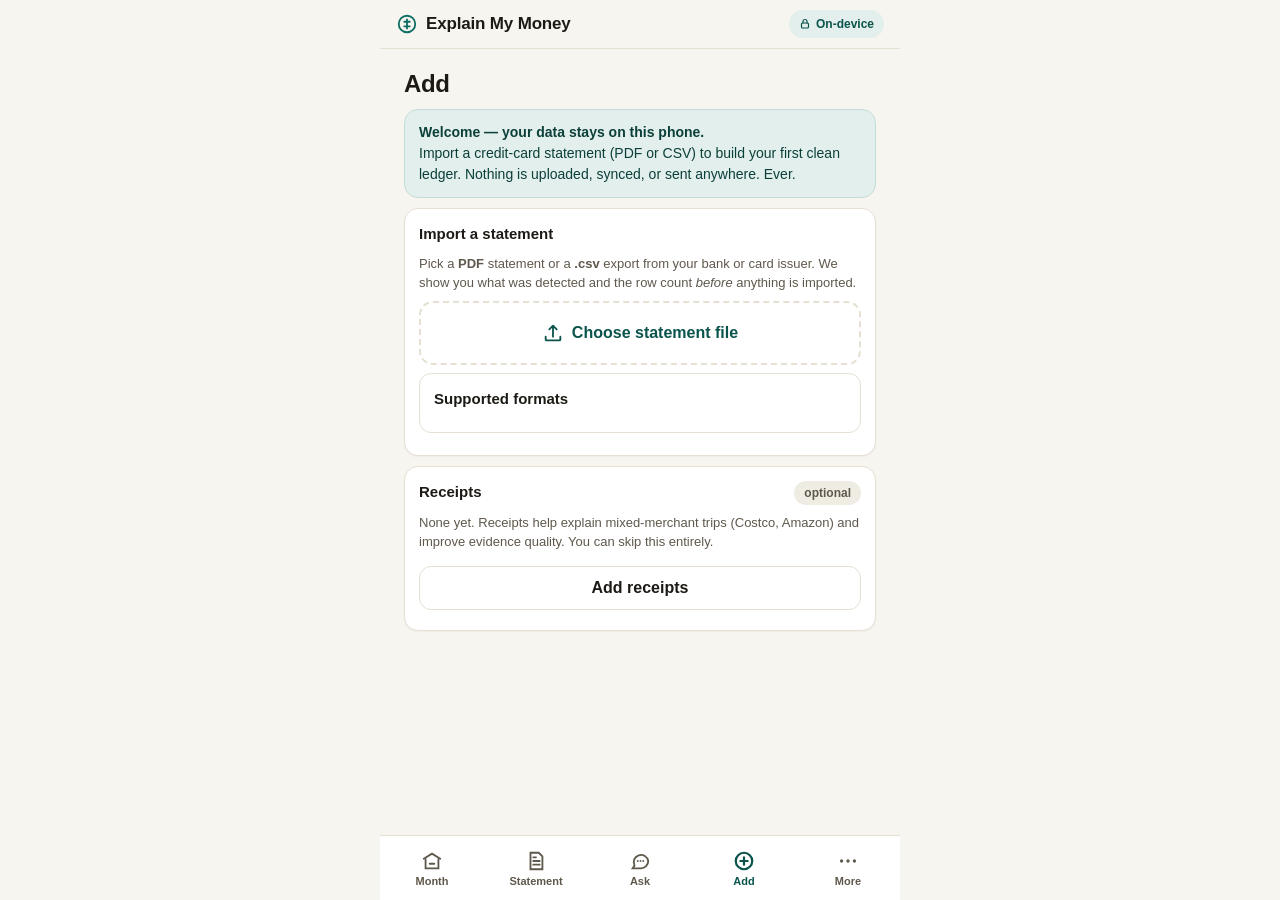
==== apps/web/index.html @ 3e00e78d "Explain My Money: full local-first PWA (engine, OCR, optional BYOK phrasing)" ====
<!DOCTYPE html>
<html lang="en">
<head>
  <meta charset="utf-8">
  <!-- Mobile viewport: no zoom traps, respects safe areas -->
  <meta name="viewport" content="width=device-width, initial-scale=1, viewport-fit=cover">
  <meta name="theme-color" content="#1a5c3f">
  <meta name="description" content="Explain My Money — know where your money went, without connecting your bank. All processing happens on this device.">
  <title>Explain My Money</title>
  <!-- PWA / iOS install -->
  <link rel="manifest" href="manifest.webmanifest">
  <link rel="apple-touch-icon" href="icons/apple-touch-icon.png">
  <link rel="icon" type="image/png" sizes="192x192" href="icons/icon-192.png">
  <meta name="mobile-web-app-capable" content="yes">
  <meta name="apple-mobile-web-app-capable" content="yes">
  <meta name="apple-mobile-web-app-status-bar-style" content="default">
  <meta name="apple-mobile-web-app-title" content="My Money">
  <link rel="stylesheet" href="css/styles.css">
</head>
<body>
  <noscript>
    <p style="padding:2rem;font-family:system-ui">Explain My Money needs JavaScript to run its on-device pipeline. No data ever leaves this device.</p>
  </noscript>

  <div id="app" class="app" aria-live="off">
    <header class="topbar" id="topbar">
      <div class="brand">
        <span class="brand-mark" aria-hidden="true">
          <!-- inline SVG: simple ledger/coin mark, no external assets -->
          <svg viewBox="0 0 24 24" width="22" height="22" fill="none" stroke="currentColor" stroke-width="2" stroke-linecap="round">
            <circle cx="12" cy="12" r="9"/>
            <path d="M12 7v10M9 9.5h6M9 14.5h6"/>
          </svg>
        </span>
        <span class="brand-name">Explain My Money</span>
      </div>
      <span class="offline-badge" title="All financial processing happens on this device. The only network use is optional AI phrasing, sent only after you preview and approve it.">
        <svg viewBox="0 0 24 24" width="12" height="12" fill="none" stroke="currentColor" stroke-width="2.4" stroke-linecap="round" aria-hidden="true">
          <rect x="5" y="10" width="14" height="10" rx="2"/><path d="M8 10V7a4 4 0 0 1 8 0v3"/>
        </svg>
        On-device
      </span>
    </header>

    <main id="view" class="view" tabindex="-1"></main>

    <nav class="tabbar" id="tabbar" aria-label="Primary">
      <button type="button" class="tab" data-action="tab" data-tab="month" aria-label="Your Month">
        <svg viewBox="0 0 24 24" width="22" height="22" fill="none" stroke="currentColor" stroke-width="2" stroke-linecap="round" aria-hidden="true">
          <path d="M3 9.5 12 4l9 5.5"/><path d="M5 10v10h14V10"/><path d="M9.5 15h5"/>
        </svg>
        <span>Month</span>
      </button>
      <button type="button" class="tab" data-action="tab" data-tab="statement" aria-label="Clean statement">
        <svg viewBox="0 0 24 24" width="22" height="22" fill="none" stroke="currentColor" stroke-width="2" stroke-linecap="round" aria-hidden="true">
          <path d="M6 3h9l4 4v14H6z"/><path d="M9 12h7M9 16h7M9 8h3"/>
        </svg>
        <span>Statement</span>
      </button>
      <button type="button" class="tab" data-action="tab" data-tab="ask" aria-label="Ask about your money">
        <svg viewBox="0 0 24 24" width="22" height="22" fill="none" stroke="currentColor" stroke-width="2" stroke-linecap="round" aria-hidden="true">
          <path d="M21 12a8 8 0 0 1-8 8H4l2-3a8 8 0 1 1 15-5z"/><path d="M9.5 12h.01M12.5 12h.01M15.5 12h.01"/>
        </svg>
        <span>Ask</span>
      </button>
      <button type="button" class="tab" data-action="tab" data-tab="add" aria-label="Add statements or receipts">
        <svg viewBox="0 0 24 24" width="22" height="22" fill="none" stroke="currentColor" stroke-width="2" stroke-linecap="round" aria-hidden="true">
          <circle cx="12" cy="12" r="9"/><path d="M12 8v8M8 12h8"/>
        </svg>
        <span>Add</span>
      </button>
      <button type="button" class="tab" data-action="tab" data-tab="more" aria-label="More: rules and privacy">
        <svg viewBox="0 0 24 24" width="22" height="22" fill="currentColor" aria-hidden="true">
          <circle cx="5" cy="12" r="1.8"/><circle cx="12" cy="12" r="1.8"/><circle cx="19" cy="12" r="1.8"/>
        </svg>
        <span>More</span>
      </button>
    </nav>
  </div>

  <script src="vendor/pdf.min.js"></script>
  <script src="vendor/tesseract.min.js"></script>
  <script src="js/engine.js"></script>
  <script src="js/parsers.js"></script>
  <script src="js/store.js"></script>
  <script src="js/ocr.js"></script>
  <script src="js/llm.js"></script>
  <script src="js/app.js"></script>
  <script>
    // PWA: offline shell via service worker (app itself makes zero network calls).
    if ('serviceWorker' in navigator && /^https?:$/.test(location.protocol)) {
      window.addEventListener('load', function () {
        navigator.serviceWorker.register('sw.js').catch(function () {});
      });
    }
  </script>
</body>
</html>
---- apps/web/css/styles.css ----
/* Explain My Money — Gate 1 mobile web UI
   Mobile-first, no framework. System font stack only (no webfonts = no network).
   Calm palette, high contrast, touch targets >= 44px. */

:root {
  --bg: #f7f5f0;
  --card: #ffffff;
  --ink: #1d1a15;
  --muted: #5f584c;
  --faint: #8a8175;
  --line: #e6e0d3;
  --accent: #0e6e64;        /* deep teal */
  --accent-dark: #0a544c;
  --accent-soft: #e3efec;
  --warn: #8a5a00;
  --warn-soft: #faf0d7;
  --danger: #a4261f;
  --danger-soft: #f9e4e1;
  --ok: #1e6b34;
  --ok-soft: #e2f0e5;
  --radius: 14px;
  --tap: 44px;              /* minimum touch target */
  --maxw: 520px;
  --tabbar-h: 64px;
}

* { box-sizing: border-box; }
html { -webkit-text-size-adjust: 100%; }
body {
  margin: 0;
  background: var(--bg);
  color: var(--ink);
  font-family: -apple-system, BlinkMacSystemFont, "Segoe UI", Roboto, Helvetica, Arial, sans-serif;
  font-size: 16px;
  line-height: 1.5;
  -webkit-tap-highlight-color: transparent;
}

.app {
  max-width: var(--maxw);
  margin: 0 auto;
  min-height: 100dvh;
  display: flex;
  flex-direction: column;
  background: var(--bg);
}

/* ---------- top bar ---------- */
.topbar {
  position: sticky;
  top: 0;
  z-index: 20;
  display: flex;
  align-items: center;
  justify-content: space-between;
  padding: calc(10px + env(safe-area-inset-top)) 16px 10px;
  background: var(--bg);
  border-bottom: 1px solid var(--line);
}
.brand { display: flex; align-items: center; gap: 8px; }
.brand-mark { color: var(--accent); display: inline-flex; }
.brand-name { font-weight: 700; font-size: 17px; letter-spacing: -0.01em; }
.offline-badge {
  display: inline-flex; align-items: center; gap: 5px;
  font-size: 12px; font-weight: 600; color: var(--accent-dark);
  background: var(--accent-soft); border-radius: 999px; padding: 5px 10px;
  white-space: nowrap;
}

/* ---------- main view ---------- */
.view {
  flex: 1;
  padding: 16px 16px calc(var(--tabbar-h) + 28px + env(safe-area-inset-bottom));
  width: 100%;
}
.view:focus { outline: none; }

/* ---------- bottom tab bar ---------- */
.tabbar {
  position: fixed;
  bottom: 0; left: 0; right: 0;
  z-index: 30;
  display: flex;
  max-width: var(--maxw);
  margin: 0 auto;
  background: var(--card);
  border-top: 1px solid var(--line);
  padding-bottom: env(safe-area-inset-bottom);
  min-height: calc(var(--tabbar-h) + env(safe-area-inset-bottom));
}
.tab {
  flex: 1;
  display: flex; flex-direction: column; align-items: center; justify-content: center;
  gap: 3px;
  min-height: var(--tabbar-h);
  border: 0; background: none; color: var(--muted);
  font-size: 11px; font-weight: 600;
  cursor: pointer;
  padding: 6px 2px;
}
.tab svg { display: block; }
.tab.active { color: var(--accent-dark); }
.tab.active svg { stroke-width: 2.4; }
.tab:active { background: var(--accent-soft); }

/* ---------- generic components ---------- */
h1 { font-size: 24px; line-height: 1.25; margin: 4px 0 8px; letter-spacing: -0.015em; }
h2 { font-size: 18px; margin: 22px 0 8px; letter-spacing: -0.01em; }
h3 { font-size: 15px; margin: 16px 0 6px; }
p { margin: 8px 0; }
.small { font-size: 13px; color: var(--muted); }
.tiny { font-size: 12px; color: var(--faint); }

.card {
  background: var(--card);
  border: 1px solid var(--line);
  border-radius: var(--radius);
  padding: 14px;
  margin: 10px 0;
  box-shadow: 0 1px 2px rgba(30,25,15,.04);
}
.card.flush { padding: 0; overflow: hidden; }

.btn {
  display: inline-flex; align-items: center; justify-content: center; gap: 8px;
  min-height: var(--tap);
  padding: 10px 18px;
  border-radius: 12px;
  border: 1px solid transparent;
  font-size: 16px; font-weight: 600;
  cursor: pointer;
  background: var(--accent); color: #fff;
  width: 100%;
  margin: 6px 0;
}
.btn:active { background: var(--accent-dark); }
.btn.ghost { background: var(--card); color: var(--ink); border-color: var(--line); }
.btn.ghost:active { background: var(--accent-soft); }
.btn.danger { background: var(--danger); }
.btn.warn { background: var(--warn); }
.btn.smallbtn { width: auto; min-height: 40px; padding: 8px 14px; font-size: 14px; margin: 4px 4px 4px 0; }
.btn:disabled { opacity: .45; cursor: not-allowed; }
.btn-row { display: flex; gap: 8px; flex-wrap: wrap; }
.btn-row .btn { flex: 1; min-width: 140px; }

.chip {
  display: inline-flex; align-items: center;
  min-height: 40px;
  padding: 8px 14px; margin: 4px 6px 4px 0;
  border-radius: 999px;
  border: 1px solid var(--line);
  background: var(--card); color: var(--ink);
  font-size: 14px; font-weight: 600;
  cursor: pointer;
}
.chip:active { background: var(--accent-soft); border-color: var(--accent); }
.chip.on { background: var(--accent-soft); border-color: var(--accent); color: var(--accent-dark); }

.pill {
  display: inline-block;
  font-size: 12px; font-weight: 700;
  padding: 3px 10px; border-radius: 999px;
  background: var(--accent-soft); color: var(--accent-dark);
  white-space: nowrap;
}
.pill.warn { background: var(--warn-soft); color: var(--warn); }
.pill.bad { background: var(--danger-soft); color: var(--danger); }
.pill.ok { background: var(--ok-soft); color: var(--ok); }
.pill.dim { background: #efece4; color: var(--muted); }

.banner {
  border-radius: var(--radius);
  padding: 12px 14px;
  margin: 10px 0;
  font-size: 14px;
  border: 1px solid var(--line);
  background: var(--card);
}
.banner.info { background: var(--accent-soft); border-color: #c4dcd7; color: #0b3f39; }
.banner.warn { background: var(--warn-soft); border-color: #e8d5a3; color: #5c3d00; }
.banner.bad { background: var(--danger-soft); border-color: #eec2bd; color: #6d1712; }
.banner.ok { background: var(--ok-soft); border-color: #bfe0c6; color: #144a24; }

.empty {
  text-align: center; color: var(--muted);
  padding: 28px 18px; font-size: 15px;
}

/* ---------- forms ---------- */
label.f { display: block; margin: 12px 0 4px; font-weight: 600; font-size: 14px; }
input[type="text"], input[type="date"], input[type="number"], select, textarea {
  width: 100%;
  min-height: var(--tap);
  font-size: 16px; /* prevents iOS zoom */
  padding: 10px 12px;
  border: 1px solid var(--line);
  border-radius: 10px;
  background: var(--card); color: var(--ink);
  margin: 2px 0 6px;
}
textarea { min-height: 88px; resize: vertical; }
input:focus, select:focus, textarea:focus, button:focus-visible {
  outline: 3px solid var(--accent-soft);
  outline-offset: 1px;
  border-color: var(--accent);
}
.filepick {
  display: flex; align-items: center; justify-content: center; gap: 8px;
  min-height: 64px;
  border: 2px dashed var(--line); border-radius: var(--radius);
  background: var(--card); color: var(--accent-dark); font-weight: 700;
  cursor: pointer; text-align: center; padding: 12px;
  margin: 8px 0;
}
.filepick:active { background: var(--accent-soft); }
input[type="file"].hidden-file {
  position: absolute; width: 1px; height: 1px; opacity: 0; overflow: hidden;
}

/* ---------- statement / txn lists ---------- */
.tabs {
  display: flex; gap: 6px; overflow-x: auto;
  padding: 4px 2px 8px; margin: 0 -2px;
  -webkit-overflow-scrolling: touch;
}
.tabs .chip { flex: 0 0 auto; margin: 0; }
.count { font-weight: 700; background: rgba(0,0,0,.08); border-radius: 999px; padding: 0 7px; margin-left: 6px; font-size: 12px; }
.chip.on .count { background: rgba(255,255,255,.5); }

.txn {
  display: flex; align-items: center; gap: 10px;
  width: 100%; text-align: left;
  background: var(--card); border: 1px solid var(--line);
  border-radius: 12px; padding: 10px 12px; margin: 6px 0;
  min-height: 60px; cursor: pointer; color: var(--ink); font-size: 15px;
}
.txn:active { background: var(--accent-soft); }
.txn .t-main { flex: 1; min-width: 0; }
.txn .t-desc { font-weight: 600; white-space: nowrap; overflow: hidden; text-overflow: ellipsis; }
.txn .t-sub { font-size: 12px; color: var(--muted); }
.txn .t-amt { font-weight: 700; font-variant-numeric: tabular-nums; white-space: nowrap; }
.txn .t-amt.pos { color: var(--ok); }

.strip {
  background: var(--ink); color: #f7f5f0;
  border-radius: var(--radius);
  padding: 14px; margin: 10px 0;
}
.strip .s-row { display: flex; justify-content: space-between; font-size: 14px; padding: 3px 0; }
.strip .s-row span:last-child { font-variant-numeric: tabular-nums; font-weight: 600; }
.strip .s-net { border-top: 1px solid rgba(255,255,255,.25); margin-top: 8px; padding-top: 10px; font-size: 17px; }
.strip .s-net span:last-child { font-size: 22px; font-weight: 800; }
.strip .s-note { font-size: 12px; color: #cfc8b8; margin-top: 6px; }

/* ---------- pipeline ---------- */
.stage {
  background: var(--card); border: 1px solid var(--line);
  border-radius: 12px; margin: 8px 0; overflow: hidden;
}
.stage-head {
  display: flex; align-items: center; gap: 10px;
  width: 100%; min-height: 56px;
  background: none; border: 0; padding: 10px 14px;
  font-size: 15px; font-weight: 700; color: var(--ink);
  cursor: pointer; text-align: left;
}
.stage-head .n {
  flex: 0 0 auto; width: 26px; height: 26px; border-radius: 50%;
  display: inline-flex; align-items: center; justify-content: center;
  background: #efece4; color: var(--muted); font-size: 13px;
}
.stage.done .stage-head .n { background: var(--ok-soft); color: var(--ok); }
.stage.running .stage-head .n { background: var(--accent-soft); color: var(--accent-dark); }
.stage-head .t { flex: 1; }
.stage-head .c { font-size: 12px; color: var(--muted); font-weight: 600; }
.stage-body { border-top: 1px solid var(--line); padding: 10px 14px; font-size: 14px; }
.stage-body ul { margin: 6px 0; padding-left: 18px; }
.stage-body li { margin: 4px 0; }
.spin {
  width: 16px; height: 16px; border-radius: 50%;
  border: 2px solid var(--accent-soft); border-top-color: var(--accent);
  animation: spin 0.8s linear infinite; flex: 0 0 auto;
}
@keyframes spin { to { transform: rotate(360deg); } }
.progress { height: 8px; background: #efece4; border-radius: 999px; overflow: hidden; margin: 10px 0; }
.progress > div { height: 100%; background: var(--accent); width: 0%; transition: width .2s; }

/* ---------- detail tables ---------- */
.kv { width: 100%; border-collapse: collapse; font-size: 14px; }
.kv th, .kv td { text-align: left; padding: 7px 8px; border-bottom: 1px solid var(--line); vertical-align: top; }
.kv th { color: var(--muted); font-weight: 600; width: 38%; }
.mono { font-family: ui-monospace, SFMono-Regular, Menlo, Consolas, monospace; font-size: 13px; word-break: break-all; }
pre.brief {
  white-space: pre-wrap; word-wrap: break-word;
  font-family: inherit; font-size: 15px; line-height: 1.6;
  background: var(--card); border: 1px solid var(--line);
  border-radius: var(--radius); padding: 14px; margin: 10px 0;
}

/* ---------- month / cards ---------- */
.driver {
  display: flex; gap: 10px; align-items: center;
  width: 100%; text-align: left;
  background: var(--card); border: 1px solid var(--line); border-radius: 12px;
  padding: 10px 12px; margin: 6px 0; min-height: 56px;
  cursor: pointer; color: var(--ink); font-size: 15px;
}
.driver:active { background: var(--accent-soft); }
.driver .d-main { flex: 1; min-width: 0; }
.driver .d-name { font-weight: 700; white-space: nowrap; overflow: hidden; text-overflow: ellipsis; }
.driver .d-sub { font-size: 12px; color: var(--muted); }
.driver .d-amt { font-weight: 800; font-variant-numeric: tabular-nums; }
.bar-row { display: flex; align-items: center; gap: 8px; margin: 6px 0; font-size: 14px; }
.bar-row .b-label { flex: 0 0 38%; white-space: nowrap; overflow: hidden; text-overflow: ellipsis; }
.bar-row .b-track { flex: 1; height: 10px; background: #efece4; border-radius: 999px; overflow: hidden; }
.bar-row .b-fill { height: 100%; background: var(--accent); }
.bar-row .b-amt { flex: 0 0 auto; font-variant-numeric: tabular-nums; font-weight: 600; font-size: 13px; }
.meter { height: 12px; background: #efece4; border-radius: 999px; overflow: hidden; margin: 8px 0; }
.meter > div { height: 100%; background: var(--accent); }

/* ---------- receipts ---------- */
.receipt-grid { display: grid; grid-template-columns: 1fr 1fr; gap: 8px; }
.receipt-card { background: var(--card); border: 1px solid var(--line); border-radius: 12px; padding: 8px; font-size: 13px; }
.receipt-card img { width: 100%; height: 90px; object-fit: cover; border-radius: 8px; background: #efece4; display: block; }
.receipt-card .r-merchant { font-weight: 700; margin-top: 6px; white-space: nowrap; overflow: hidden; text-overflow: ellipsis; }

/* ---------- ask ---------- */
.qa { background: var(--card); border: 1px solid var(--line); border-radius: var(--radius); padding: 14px; margin: 10px 0; }
.qa .q { font-weight: 800; font-size: 16px; margin-bottom: 6px; }
.qa .a { font-size: 15px; }
.evidence {
  margin-top: 12px; padding-top: 10px;
  border-top: 1px dashed var(--line);
  font-size: 12px; color: var(--muted);
}
.evidence .ev-row { margin: 3px 0; }
.evidence strong { color: var(--ink); }
.src-txn { display: inline-block; margin: 2px 4px 2px 0; padding: 4px 10px; border-radius: 999px;
  background: var(--accent-soft); color: var(--accent-dark); font-size: 12px; font-weight: 700;
  border: 0; cursor: pointer; min-height: 32px; }

/* ---------- rules / privacy ---------- */
.rule { background: var(--card); border: 1px solid var(--line); border-radius: 12px; padding: 12px 14px; margin: 8px 0; }
.rule .r-head { display: flex; align-items: center; gap: 8px; }
.rule .r-name { font-weight: 700; flex: 1; }
.rule .r-scope { font-size: 13px; color: var(--muted); margin: 6px 0; }
.rule .r-actions { display: flex; gap: 8px; margin-top: 8px; }
.switch { display: inline-flex; align-items: center; gap: 8px; font-size: 14px; font-weight: 600; min-height: var(--tap); cursor: pointer; }
.switch input { width: 22px; height: 22px; accent-color: var(--accent); }
.radio { display: flex; align-items: flex-start; gap: 8px; font-size: 14px; margin: 6px 0; cursor: pointer; }
.radio input { width: 20px; height: 20px; margin-top: 1px; accent-color: var(--accent); flex: none; }

details.more { background: var(--card); border: 1px solid var(--line); border-radius: 12px; margin: 8px 0; padding: 4px 14px 10px; }
details.more summary { min-height: var(--tap); display: flex; align-items: center; font-weight: 700; cursor: pointer; font-size: 15px; }
details.more summary::-webkit-details-marker { color: var(--accent); }

.list-plain { margin: 6px 0; padding-left: 20px; font-size: 14px; }
.list-plain li { margin: 5px 0; }

/* side-by-side duplicate compare */
.duo { display: grid; grid-template-columns: 1fr 1fr; gap: 8px; }
.duo .txn { flex-direction: column; align-items: flex-start; cursor: default; }
.duo .txn .t-amt { margin-top: 4px; }

.headline-num { font-size: 34px; font-weight: 800; letter-spacing: -0.02em; font-variant-numeric: tabular-nums; margin: 2px 0; }
.headline-label { font-size: 13px; color: var(--muted); font-weight: 600; }

.section-head { display: flex; align-items: baseline; justify-content: space-between; gap: 8px; }
.linklike { background: none; border: 0; color: var(--accent-dark); font-weight: 700; font-size: 14px;
  cursor: pointer; padding: 8px 4px; min-height: var(--tap); text-decoration: underline; }

@media (min-width: 560px) {
  .view { padding-left: 24px; padding-right: 24px; }
}
@media (prefers-reduced-motion: reduce) {
  * { animation: none !important; transition: none !important; }
}
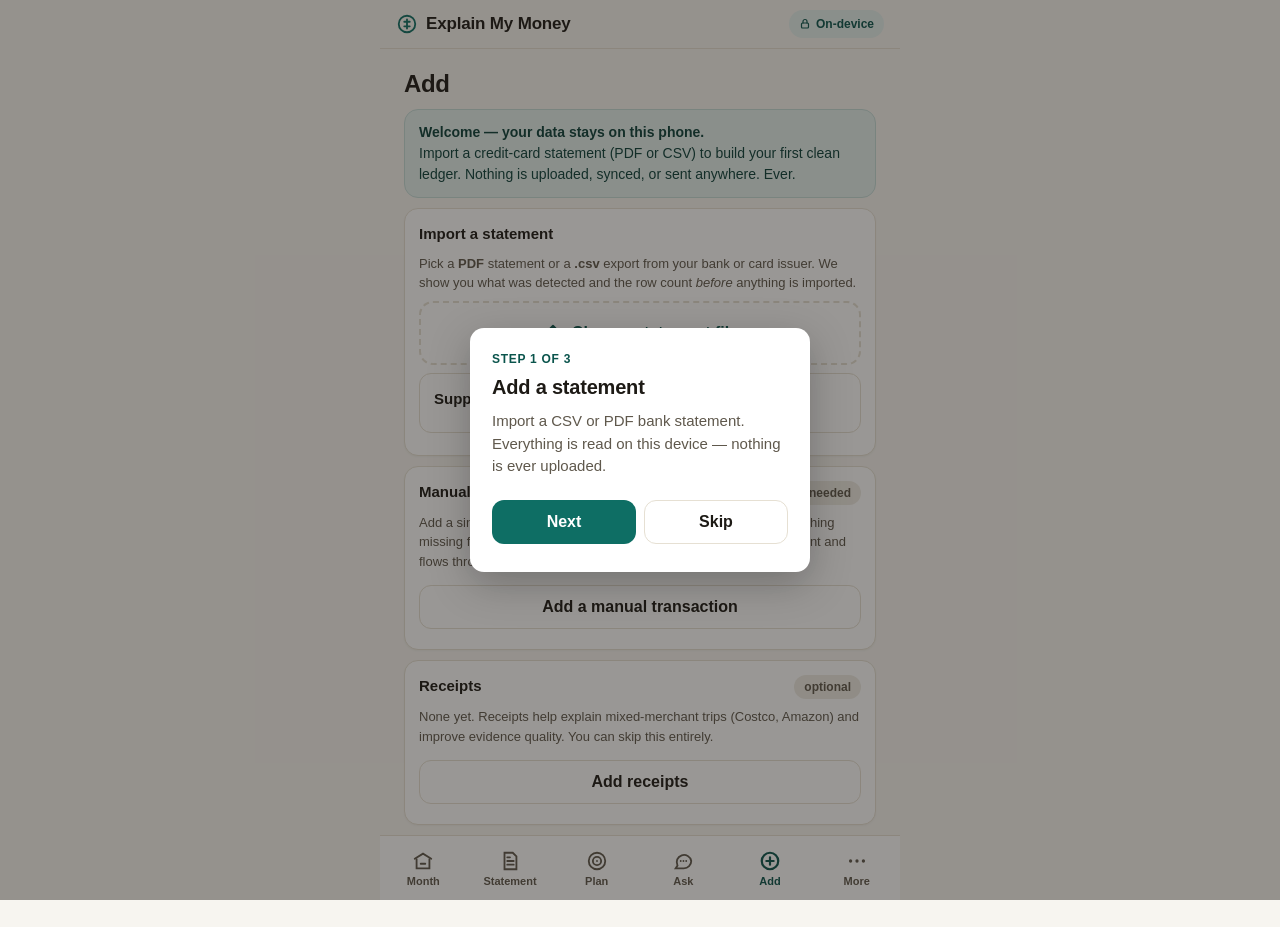
==== commit c7785d93: "Explain My Money v2: full-fledged personal finance + performance" ====
--- a/apps/web/index.html
+++ b/apps/web/index.html
@@ -57,6 +57,12 @@
         </svg>
         <span>Statement</span>
       </button>
+      <button type="button" class="tab" data-action="tab" data-tab="plan" aria-label="Plan">
+        <svg viewBox="0 0 24 24" width="22" height="22" fill="none" stroke="currentColor" stroke-width="2" stroke-linecap="round" aria-hidden="true">
+          <circle cx="12" cy="12" r="9"/><circle cx="12" cy="12" r="4.5"/><circle cx="12" cy="12" r="1" fill="currentColor" stroke="none"/>
+        </svg>
+        <span>Plan</span>
+      </button>
       <button type="button" class="tab" data-action="tab" data-tab="ask" aria-label="Ask about your money">
         <svg viewBox="0 0 24 24" width="22" height="22" fill="none" stroke="currentColor" stroke-width="2" stroke-linecap="round" aria-hidden="true">
           <path d="M21 12a8 8 0 0 1-8 8H4l2-3a8 8 0 1 1 15-5z"/><path d="M9.5 12h.01M12.5 12h.01M15.5 12h.01"/>
--- a/apps/web/css/styles.css
+++ b/apps/web/css/styles.css
@@ -375,3 +375,25 @@
 @media (prefers-reduced-motion: reduce) {
   * { animation: none !important; transition: none !important; }
 }
+
+/* Phase 4: account coverage strip + inline rename */
+.acct-head { display: flex; align-items: center; gap: 8px; }
+.acct-name { font-size: 17px; font-weight: 700; border: 1px solid transparent; border-radius: 8px;
+  padding: 4px 8px; background: transparent; width: 100%; max-width: 260px; }
+.acct-name:hover { border-color: var(--line); }
+.acct-name:focus { border-color: var(--accent); background: #fff; outline: none; }
+.cov-strip { display: flex; gap: 4px; margin: 4px 0 2px; }
+.cov { display: inline-block; width: 16px; height: 16px; border-radius: 4px; }
+.cov.hit { background: var(--accent); }
+.cov.miss { border: 1.5px solid var(--muted); background: transparent; }
+.cov.legend { width: 12px; height: 12px; border-radius: 3px; vertical-align: -1px; }
+
+/* Phase 4: first-run onboarding overlay */
+#onboard { position: fixed; inset: 0; z-index: 200; background: rgba(30, 26, 20, 0.45);
+  display: flex; align-items: center; justify-content: center; padding: 24px; }
+.onboard-card { background: #fff; border-radius: 14px; padding: 22px; max-width: 340px;
+  box-shadow: 0 12px 40px rgba(0, 0, 0, 0.25); }
+.onboard-card h2 { margin: 4px 0 8px; font-size: 20px; }
+.onboard-card p { margin: 0 0 16px; color: var(--muted); font-size: 15px; line-height: 1.5; }
+.onboard-step { font-size: 12px; font-weight: 700; letter-spacing: 0.06em;
+  text-transform: uppercase; color: var(--accent-dark); }
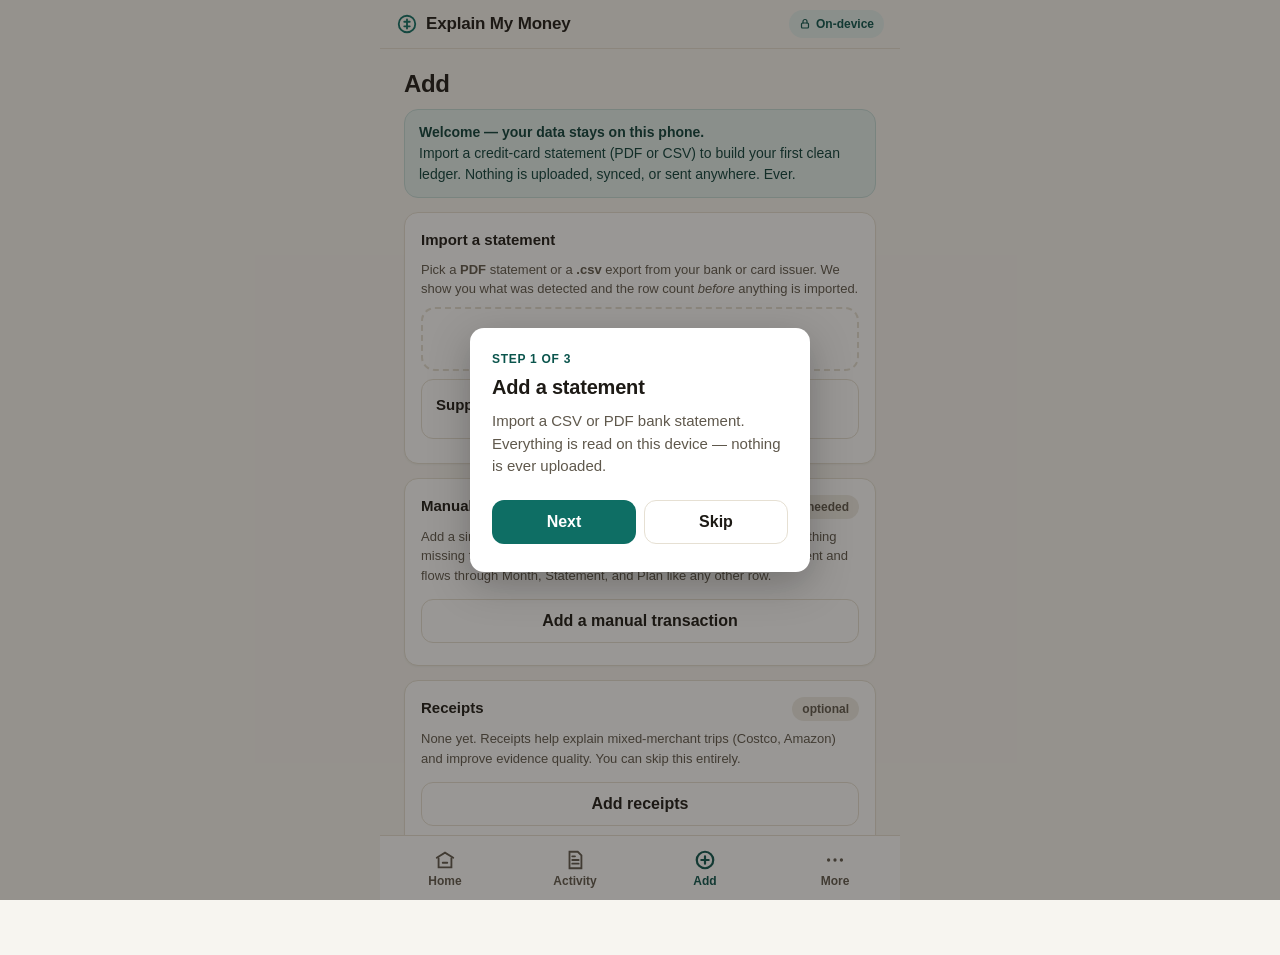
==== commit 1dc8ad7a: "Simplify UI: 4 tabs (Home/Activity/Add/More), Home summary + Ask box + plan highlights, details behi" ====
--- a/apps/web/index.html
+++ b/apps/web/index.html
@@ -45,29 +45,17 @@
     <main id="view" class="view" tabindex="-1"></main>
 
     <nav class="tabbar" id="tabbar" aria-label="Primary">
-      <button type="button" class="tab" data-action="tab" data-tab="month" aria-label="Your Month">
+      <button type="button" class="tab" data-action="tab" data-tab="home" aria-label="Home">
         <svg viewBox="0 0 24 24" width="22" height="22" fill="none" stroke="currentColor" stroke-width="2" stroke-linecap="round" aria-hidden="true">
           <path d="M3 9.5 12 4l9 5.5"/><path d="M5 10v10h14V10"/><path d="M9.5 15h5"/>
         </svg>
-        <span>Month</span>
+        <span>Home</span>
       </button>
-      <button type="button" class="tab" data-action="tab" data-tab="statement" aria-label="Clean statement">
+      <button type="button" class="tab" data-action="tab" data-tab="activity" aria-label="Activity: transactions and review">
         <svg viewBox="0 0 24 24" width="22" height="22" fill="none" stroke="currentColor" stroke-width="2" stroke-linecap="round" aria-hidden="true">
           <path d="M6 3h9l4 4v14H6z"/><path d="M9 12h7M9 16h7M9 8h3"/>
         </svg>
-        <span>Statement</span>
-      </button>
-      <button type="button" class="tab" data-action="tab" data-tab="plan" aria-label="Plan">
-        <svg viewBox="0 0 24 24" width="22" height="22" fill="none" stroke="currentColor" stroke-width="2" stroke-linecap="round" aria-hidden="true">
-          <circle cx="12" cy="12" r="9"/><circle cx="12" cy="12" r="4.5"/><circle cx="12" cy="12" r="1" fill="currentColor" stroke="none"/>
-        </svg>
-        <span>Plan</span>
-      </button>
-      <button type="button" class="tab" data-action="tab" data-tab="ask" aria-label="Ask about your money">
-        <svg viewBox="0 0 24 24" width="22" height="22" fill="none" stroke="currentColor" stroke-width="2" stroke-linecap="round" aria-hidden="true">
-          <path d="M21 12a8 8 0 0 1-8 8H4l2-3a8 8 0 1 1 15-5z"/><path d="M9.5 12h.01M12.5 12h.01M15.5 12h.01"/>
-        </svg>
-        <span>Ask</span>
+        <span>Activity</span>
       </button>
       <button type="button" class="tab" data-action="tab" data-tab="add" aria-label="Add statements or receipts">
         <svg viewBox="0 0 24 24" width="22" height="22" fill="none" stroke="currentColor" stroke-width="2" stroke-linecap="round" aria-hidden="true">
@@ -75,7 +63,7 @@
         </svg>
         <span>Add</span>
       </button>
-      <button type="button" class="tab" data-action="tab" data-tab="more" aria-label="More: rules and privacy">
+      <button type="button" class="tab" data-action="tab" data-tab="more" aria-label="More: rules, plan and privacy">
         <svg viewBox="0 0 24 24" width="22" height="22" fill="currentColor" aria-hidden="true">
           <circle cx="5" cy="12" r="1.8"/><circle cx="12" cy="12" r="1.8"/><circle cx="19" cy="12" r="1.8"/>
         </svg>
@@ -87,6 +75,7 @@
   <script src="vendor/pdf.min.js"></script>
   <script src="vendor/tesseract.min.js"></script>
   <script src="js/engine.js"></script>
+  <script src="js/generic-table.js"></script>
   <script src="js/parsers.js"></script>
   <script src="js/store.js"></script>
   <script src="js/ocr.js"></script>
--- a/apps/web/css/styles.css
+++ b/apps/web/css/styles.css
@@ -94,9 +94,9 @@
   gap: 3px;
   min-height: var(--tabbar-h);
   border: 0; background: none; color: var(--muted);
-  font-size: 11px; font-weight: 600;
+  font-size: 12px; font-weight: 600;
   cursor: pointer;
-  padding: 6px 2px;
+  padding: 8px 2px;
 }
 .tab svg { display: block; }
 .tab.active { color: var(--accent-dark); }
@@ -115,8 +115,8 @@
   background: var(--card);
   border: 1px solid var(--line);
   border-radius: var(--radius);
-  padding: 14px;
-  margin: 10px 0;
+  padding: 16px;
+  margin: 14px 0;
   box-shadow: 0 1px 2px rgba(30,25,15,.04);
 }
 .card.flush { padding: 0; overflow: hidden; }
@@ -284,6 +284,9 @@
 @keyframes spin { to { transform: rotate(360deg); } }
 .progress { height: 8px; background: #efece4; border-radius: 999px; overflow: hidden; margin: 10px 0; }
 .progress > div { height: 100%; background: var(--accent); width: 0%; transition: width .2s; }
+/* PDF import job progress bar (mirrors .progress; id pdfjob-bar is updated in place). */
+.pbar { height: 8px; background: #efece4; border-radius: 999px; overflow: hidden; margin: 10px 0; }
+.pfill { height: 100%; background: var(--accent); width: 0%; transition: width .2s; }
 
 /* ---------- detail tables ---------- */
 .kv { width: 100%; border-collapse: collapse; font-size: 14px; }
@@ -362,12 +365,23 @@
 .duo .txn { flex-direction: column; align-items: flex-start; cursor: default; }
 .duo .txn .t-amt { margin-top: 4px; }
 
-.headline-num { font-size: 34px; font-weight: 800; letter-spacing: -0.02em; font-variant-numeric: tabular-nums; margin: 2px 0; }
+.headline-num { font-size: 36px; font-weight: 800; letter-spacing: -0.02em; font-variant-numeric: tabular-nums; margin: 4px 0; }
 .headline-label { font-size: 13px; color: var(--muted); font-weight: 600; }
+
+/* Home ask box: one-line input + Ask button side by side */
+.ask-row { display: flex; gap: 8px; align-items: center; }
+.ask-row input[type="text"] { flex: 1; min-width: 0; margin: 2px 0; }
+.ask-row .btn { width: auto; flex: 0 0 auto; margin: 2px 0; padding-left: 22px; padding-right: 22px; }
 
 .section-head { display: flex; align-items: baseline; justify-content: space-between; gap: 8px; }
 .linklike { background: none; border: 0; color: var(--accent-dark); font-weight: 700; font-size: 14px;
   cursor: pointer; padding: 8px 4px; min-height: var(--tap); text-decoration: underline; }
+
+/* Month tab: ‹ Month Year › navigator row */
+.month-nav { display: flex; align-items: center; gap: 8px; }
+.month-nav select { flex: 1; font-size: 17px; font-weight: 700; padding: 8px 10px; border: 1px solid var(--line);
+  border-radius: 10px; background: var(--card); color: var(--ink); min-height: var(--tap); }
+.month-nav .btn { min-width: 44px; }
 
 @media (min-width: 560px) {
   .view { padding-left: 24px; padding-right: 24px; }
